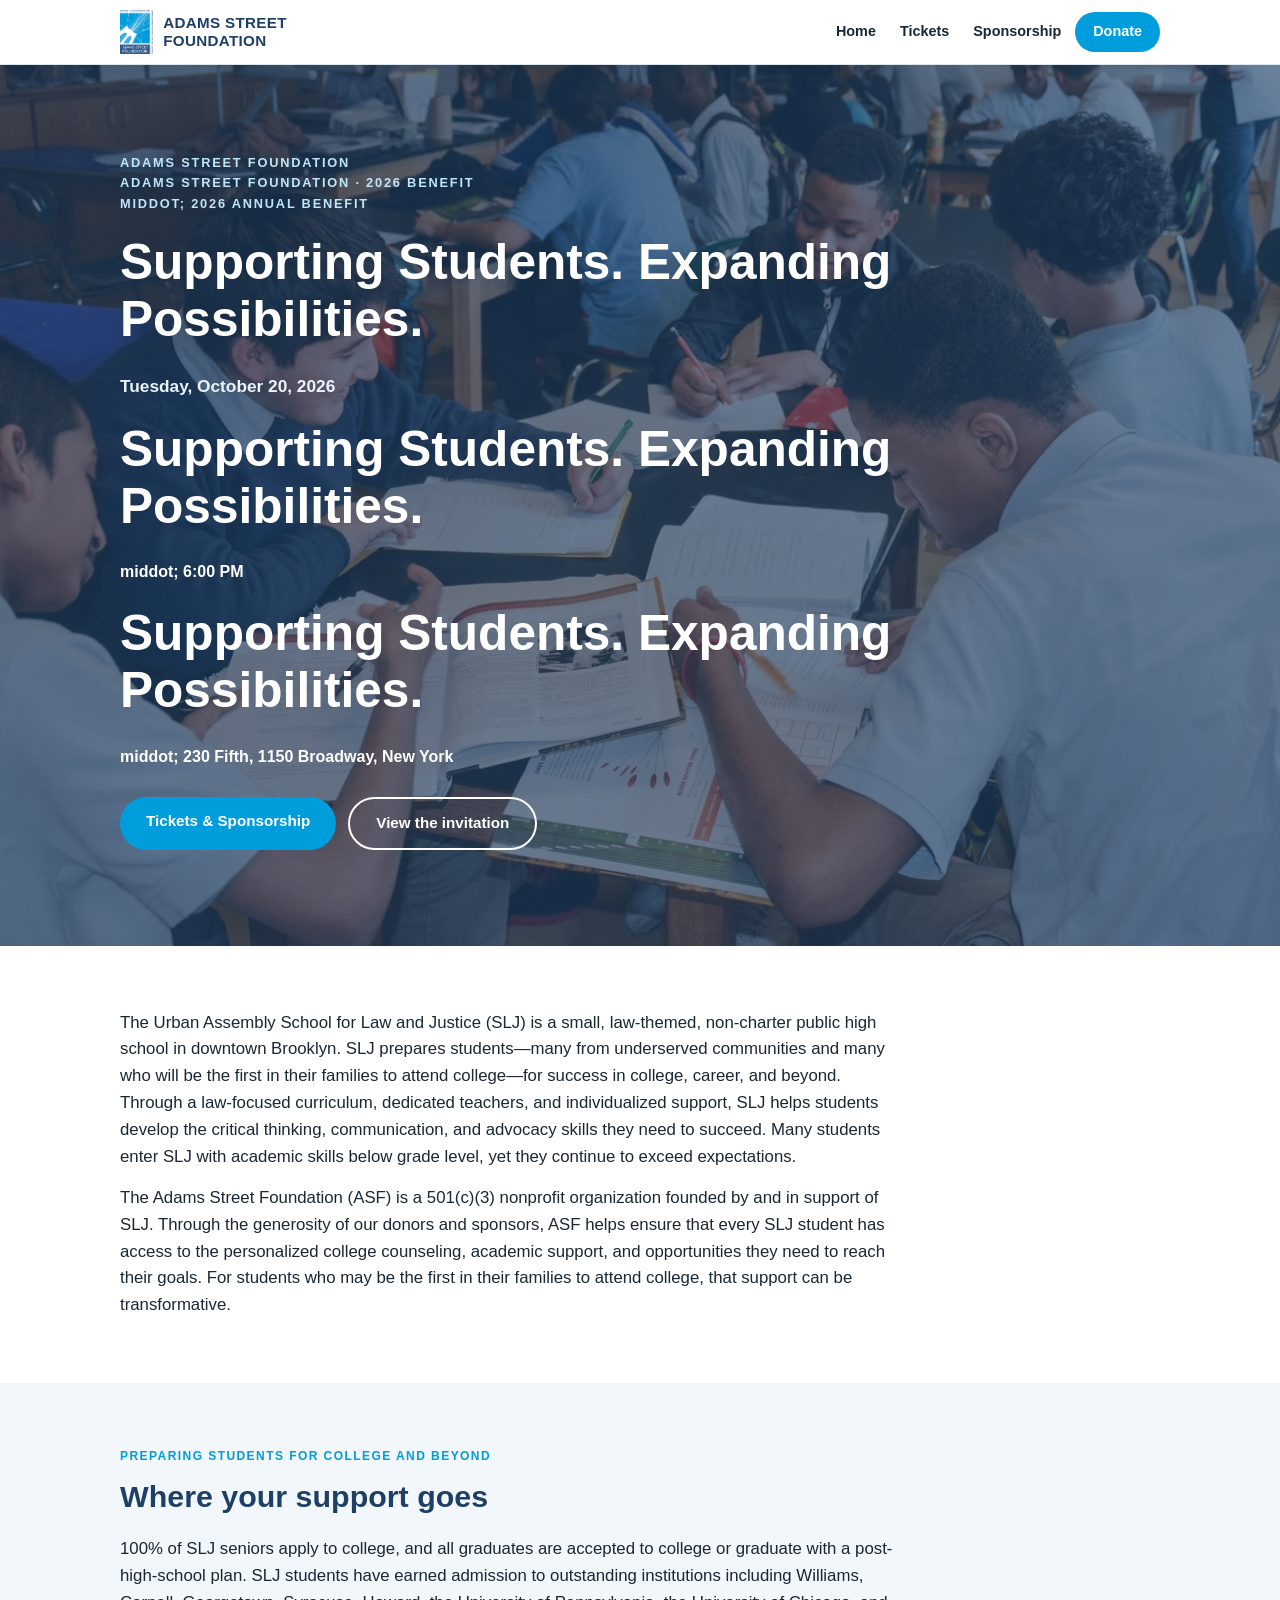
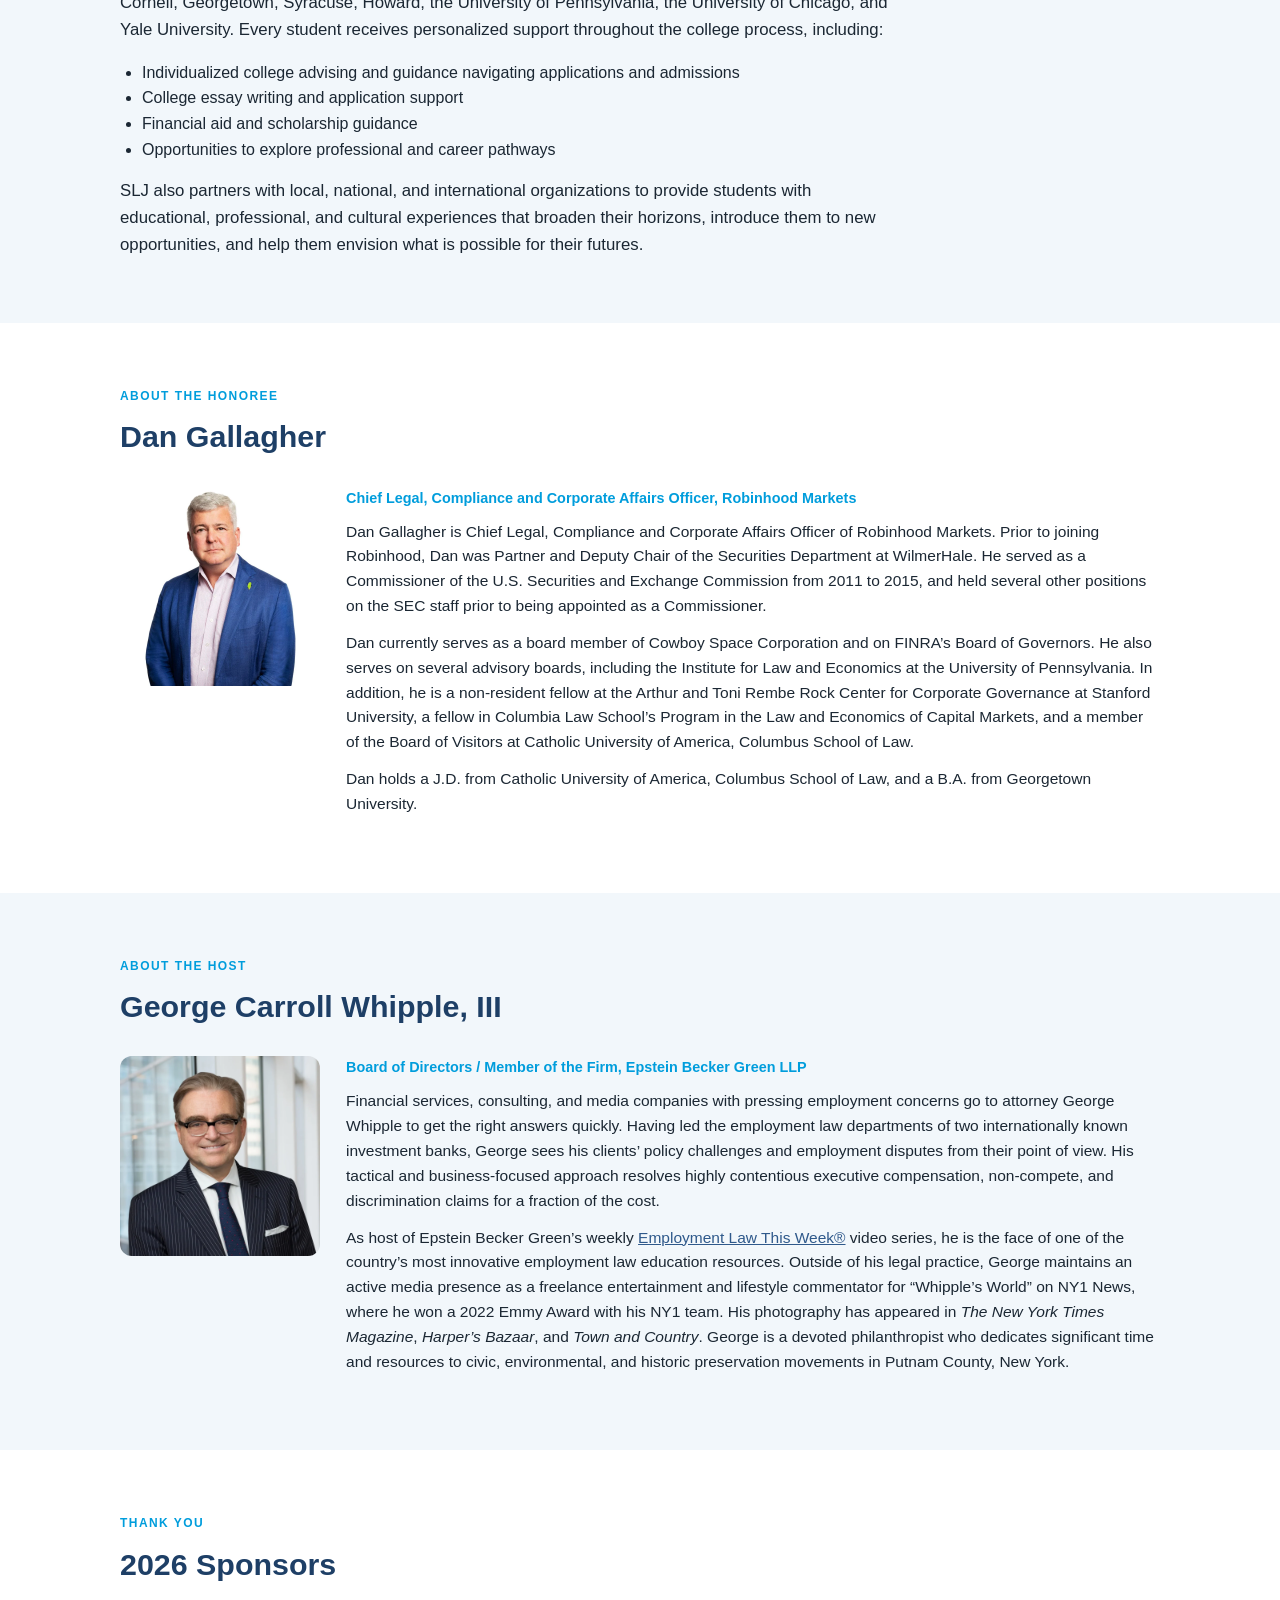
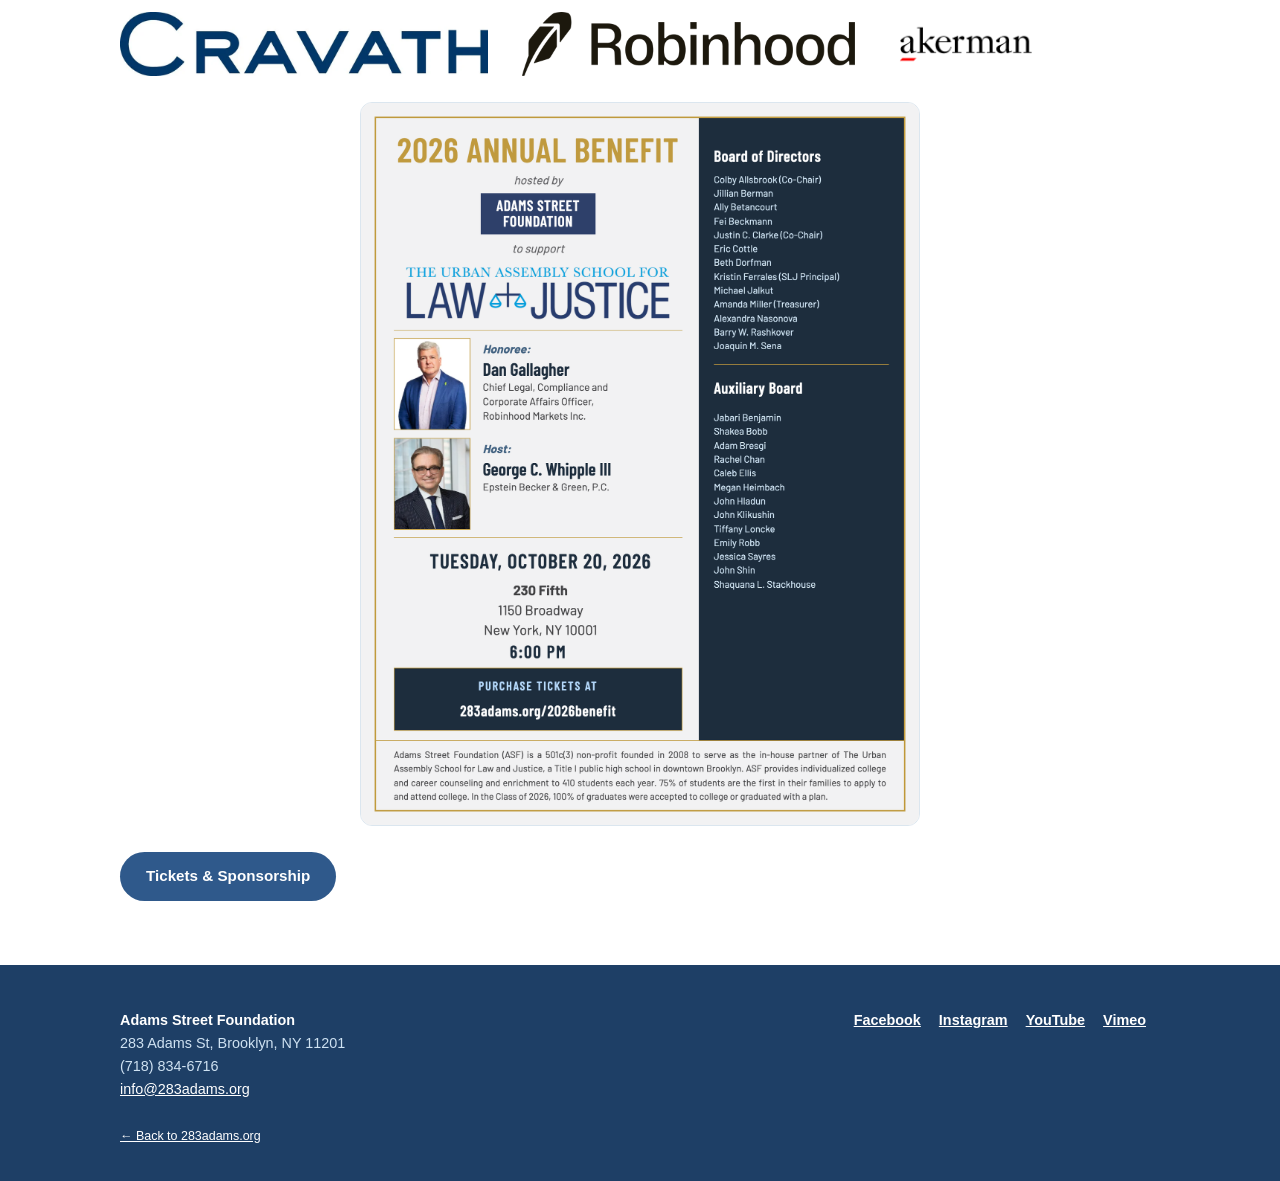
==== 2026benefit/index.html @ b8231a94 "283adams.org static site: homepage, 2026 benefit page, family resources Rebuilt from the Squarespace" ====
<!DOCTYPE html>
<html lang="en">
<head>
<meta charset="utf-8">
<meta name="viewport" content="width=device-width,initial-scale=1">
<title>2026 Benefit — Adams Street Foundation</title>
<meta name="description" content="The Adams Street Foundation 2026 Benefit, honoring Dan Gallagher of Robinhood Markets, hosted by George Carroll Whipple, III. Tickets and sponsorship at Givebutter.">
<link rel="icon" href="../assets/favicon.webp" type="image/webp">
<link rel="stylesheet" href="../assets/site.css">
<style>
.bio{display:grid;grid-template-columns:200px 1fr;gap:26px;align-items:start;margin-top:26px}
.bio img{border-radius:12px}
.bio h3{color:var(--navy-deep);font-size:1.15rem}
.bio .role{color:var(--blue);font-weight:700;font-size:.9rem;margin-bottom:10px}
.bio p{margin-bottom:12px;font-size:.97rem}
@media(max-width:640px){.bio{grid-template-columns:1fr}.bio img{max-width:220px}}
.sponsors{display:flex;gap:34px;align-items:center;flex-wrap:wrap;margin-top:24px}
.sponsors img{max-height:64px;width:auto}
.invite{max-width:560px;margin:26px auto 0;border:1px solid var(--line);border-radius:12px;overflow:hidden}
</style>
</head>
<body>

<header class="site">
  <div class="nav">
    <a class="brand" href="../"><img src="../assets/adams-street-foundation-logo.gif" alt="Adams Street Foundation logo"><span>Adams Street<br>Foundation</span></a>
    <nav>
      <a href="../">Home</a>
      <a href="https://givebutter.com/asf-2026-benefit">Tickets</a>
      <a href="https://givebutter.com/asf-2026-benefit">Sponsorship</a>
      <a class="donate" href="https://givebutter.com/asf-2026-benefit">Donate</a>
    </nav>
  </div>
</header>

<div class="hero">
  <div class="bg" style="background-image:url('../assets/students-group.webp')"></div>
  <div class="inner">
    <div class="kicker">Adams Street Foundation <div class="kicker">Adams Street Foundation &middot; 2026 Benefit</div>middot; 2026 Annual Benefit</div>
    <h1>Supporting Students. Expanding Possibilities.</h1>
    <p><b>Tuesday, October 20, 2026 <h1>Supporting Students. Expanding Possibilities.</h1>middot; 6:00 PM <h1>Supporting Students. Expanding Possibilities.</h1>middot; 230 Fifth, 1150 Broadway, New York</b></p>
    <div class="cta">
      <a class="btn primary" href="https://givebutter.com/asf-2026-benefit">Tickets &amp; Sponsorship</a>
      <a class="btn ghost" href="https://drive.google.com/file/d/1ctsXOdZdrKJGIoEeIwAD904QwCCTZ_ga/view?usp=sharing">View the invitation</a>
    </div>
  </div>
</div>

<section>
  <div class="wrap">
    <p class="lead">The Urban Assembly School for Law and Justice (SLJ) is a small, law-themed, non-charter public high school in downtown Brooklyn. SLJ prepares students&mdash;many from underserved communities and many who will be the first in their families to attend college&mdash;for success in college, career, and beyond. Through a law-focused curriculum, dedicated teachers, and individualized support, SLJ helps students develop the critical thinking, communication, and advocacy skills they need to succeed. Many students enter SLJ with academic skills below grade level, yet they continue to exceed expectations.</p>
    <p class="lead" style="margin-top:14px">The Adams Street Foundation (ASF) is a 501(c)(3) nonprofit organization founded by and in support of SLJ. Through the generosity of our donors and sponsors, ASF helps ensure that every SLJ student has access to the personalized college counseling, academic support, and opportunities they need to reach their goals. For students who may be the first in their families to attend college, that support can be transformative.</p>
  </div>
</section>

<section class="alt">
  <div class="wrap">
    <div class="eyebrow">Preparing students for college and beyond</div>
    <h2>Where your support goes</h2>
    <p class="lead">100% of SLJ seniors apply to college, and all graduates are accepted to college or graduate with a post-high-school plan. SLJ students have earned admission to outstanding institutions including Williams, Cornell, Georgetown, Syracuse, Howard, the University of Pennsylvania, the University of Chicago, and Yale University. Every student receives personalized support throughout the college process, including:</p>
    <ul style="margin:16px 0 0 22px;max-width:44em">
      <li>Individualized college advising and guidance navigating applications and admissions</li>
      <li>College essay writing and application support</li>
      <li>Financial aid and scholarship guidance</li>
      <li>Opportunities to explore professional and career pathways</li>
    </ul>
    <p class="lead" style="margin-top:16px">SLJ also partners with local, national, and international organizations to provide students with educational, professional, and cultural experiences that broaden their horizons, introduce them to new opportunities, and help them envision what is possible for their futures.</p>
  </div>
</section>

<section>
  <div class="wrap">
    <div class="eyebrow">About the honoree</div>
    <h2>Dan Gallagher</h2>
    <div class="bio">
      <img src="../assets/honoree-dan-gallagher.webp" alt="Dan Gallagher headshot">
      <div>
        <div class="role">Chief Legal, Compliance and Corporate Affairs Officer, Robinhood Markets</div>
        <p>Dan Gallagher is Chief Legal, Compliance and Corporate Affairs Officer of Robinhood Markets. Prior to joining Robinhood, Dan was Partner and Deputy Chair of the Securities Department at WilmerHale. He served as a Commissioner of the U.S. Securities and Exchange Commission from 2011 to 2015, and held several other positions on the SEC staff prior to being appointed as a Commissioner.</p>
        <p>Dan currently serves as a board member of Cowboy Space Corporation and on FINRA&rsquo;s Board of Governors. He also serves on several advisory boards, including the Institute for Law and Economics at the University of Pennsylvania. In addition, he is a non-resident fellow at the Arthur and Toni Rembe Rock Center for Corporate Governance at Stanford University, a fellow in Columbia Law School&rsquo;s Program in the Law and Economics of Capital Markets, and a member of the Board of Visitors at Catholic University of America, Columbus School of Law.</p>
        <p>Dan holds a J.D. from Catholic University of America, Columbus School of Law, and a B.A. from Georgetown University.</p>
      </div>
    </div>
  </div>
</section>

<section class="alt">
  <div class="wrap">
    <div class="eyebrow">About the host</div>
    <h2>George Carroll Whipple, III</h2>
    <div class="bio">
      <img src="../assets/host-george-whipple.webp" alt="George Carroll Whipple, III">
      <div>
        <div class="role">Board of Directors / Member of the Firm, Epstein Becker Green LLP</div>
        <p>Financial services, consulting, and media companies with pressing employment concerns go to attorney George Whipple to get the right answers quickly. Having led the employment law departments of two internationally known investment banks, George sees his clients&rsquo; policy challenges and employment disputes from their point of view. His tactical and business-focused approach resolves highly contentious executive compensation, non-compete, and discrimination claims for a fraction of the cost.</p>
        <p>As host of Epstein Becker Green&rsquo;s weekly <a href="https://www.ebglaw.com/employment-law-this-week/">Employment Law This Week&reg;</a> video series, he is the face of one of the country&rsquo;s most innovative employment law education resources. Outside of his legal practice, George maintains an active media presence as a freelance entertainment and lifestyle commentator for &ldquo;Whipple&rsquo;s World&rdquo; on NY1 News, where he won a 2022 Emmy Award with his NY1 team. His photography has appeared in <i>The New York Times Magazine</i>, <i>Harper&rsquo;s Bazaar</i>, and <i>Town and Country</i>. George is a devoted philanthropist who dedicates significant time and resources to civic, environmental, and historic preservation movements in Putnam County, New York.</p>
      </div>
    </div>
  </div>
</section>

<section>
  <div class="wrap">
    <div class="eyebrow">Thank you</div>
    <h2>2026 Sponsors</h2>
    <div class="sponsors">
      <img src="../assets/sponsor-cravath.webp" alt="Cravath, Swaine &amp; Moore">
      <img src="../assets/sponsor-robinhood.webp" alt="Robinhood">
      <img src="../assets/sponsor-akerman.webp" alt="Akerman">
    </div>
    <div class="invite"><img src="../assets/benefit-invitation.webp" alt="2026 Benefit invitation"></div>
    <div class="cta" style="margin-top:26px">
      <a class="btn navy" href="https://givebutter.com/asf-2026-benefit">Tickets &amp; Sponsorship</a>
    </div>
  </div>
</section>

<footer class="site">
  <div class="wrap">
    <div class="cols">
      <div>
        <b style="color:#fff">Adams Street Foundation</b><br>
        283 Adams St, Brooklyn, NY 11201<br>
        (718) 834-6716<br>
        <a href="mailto:info@283adams.org">info@283adams.org</a>
      </div>
      <div class="social">
        <a href="http://www.facebook.com/uaslj">Facebook</a>
        <a href="https://www.instagram.com/uaslj_">Instagram</a>
        <a href="https://www.youtube.com/channel/UCfLR5T7pcIHQj7acx9ZBDrg">YouTube</a>
        <a href="http://vimeo.com/user31652935">Vimeo</a>
      </div>
    </div>
    <div class="fine"><a href="../">&larr; Back to 283adams.org</a></div>
  </div>
</footer>

</body>
</html>
---- assets/site.css ----
:root{
  --blue:#009ddc; --navy:#2f598b; --navy-deep:#1e3f66; --ink:#1b2733;
  --paper:#ffffff; --mist:#f2f7fb; --line:#dbe6ef; --gold:#f5b52e;
}
*{margin:0;padding:0;box-sizing:border-box}
html{scroll-behavior:smooth}
body{font-family:-apple-system,BlinkMacSystemFont,"Segoe UI",Roboto,Helvetica,Arial,sans-serif;
  color:var(--ink);background:var(--paper);line-height:1.6;-webkit-font-smoothing:antialiased}
img{max-width:100%;display:block}
a{color:var(--navy)}
.wrap{max-width:1080px;margin:0 auto;padding:0 20px}

/* header */
header.site{position:sticky;top:0;z-index:50;background:rgba(255,255,255,.96);backdrop-filter:blur(6px);border-bottom:1px solid var(--line)}
.nav{display:flex;align-items:center;gap:18px;padding:10px 20px;max-width:1080px;margin:0 auto}
.nav .brand{display:flex;align-items:center;gap:10px;text-decoration:none;color:var(--navy-deep);font-weight:700;letter-spacing:.02em}
.nav .brand img{height:44px;width:auto}
.nav .brand span{font-size:.95rem;line-height:1.2;text-transform:uppercase}
.nav nav{margin-left:auto;display:flex;gap:4px;flex-wrap:wrap;align-items:center}
.nav nav a{text-decoration:none;color:var(--ink);font-size:.9rem;font-weight:600;padding:8px 10px;border-radius:8px}
.nav nav a:hover{background:var(--mist);color:var(--navy)}
.nav nav a.donate{background:var(--blue);color:#fff;padding:8px 18px;border-radius:999px}
.nav nav a.donate:hover{background:var(--navy)}

/* hero */
.hero{position:relative;color:#fff;background:var(--navy-deep)}
.hero .bg{position:absolute;inset:0;background-size:cover;background-position:center;opacity:.35}
.hero .inner{position:relative;max-width:1080px;margin:0 auto;padding:88px 20px 96px}
.hero .kicker{text-transform:uppercase;letter-spacing:.14em;font-size:.8rem;font-weight:700;color:#bfe6f8}
.hero h1{font-size:clamp(1.9rem,4.5vw,3.1rem);line-height:1.15;margin:.4em 0 .5em;max-width:16em}
.hero p{max-width:38em;font-size:1.08rem;color:#e8f3fa}
.hero .cta{margin-top:28px;display:flex;gap:12px;flex-wrap:wrap}
.btn{display:inline-block;text-decoration:none;font-weight:700;border-radius:999px;padding:12px 26px;font-size:.95rem}
.btn.primary{background:var(--blue);color:#fff}
.btn.primary:hover{background:#0b8ec4}
.btn.ghost{border:2px solid #fff;color:#fff}
.btn.ghost:hover{background:rgba(255,255,255,.15)}
.btn.navy{background:var(--navy);color:#fff}
.btn.navy:hover{background:var(--navy-deep)}

/* sections */
section{padding:64px 0}
section.alt{background:var(--mist)}
h2{color:var(--navy-deep);font-size:clamp(1.4rem,3vw,1.9rem);margin-bottom:.5em}
.lead{max-width:46em;font-size:1.05rem}
.eyebrow{text-transform:uppercase;letter-spacing:.12em;font-size:.75rem;font-weight:700;color:var(--blue);margin-bottom:6px}

/* stats */
.stats{display:grid;grid-template-columns:repeat(auto-fit,minmax(190px,1fr));gap:16px;margin-top:34px}
.stat{background:#fff;border:1px solid var(--line);border-radius:14px;padding:22px 20px;text-align:center}
.stat b{display:block;font-size:2.2rem;color:var(--blue);line-height:1.1}
.stat span{font-size:.88rem;color:#4a5a68}
.statnote{font-size:.78rem;color:#6b7a87;margin-top:10px}

/* cards */
.cards{display:grid;grid-template-columns:repeat(auto-fit,minmax(250px,1fr));gap:18px;margin-top:30px}
.card{background:#fff;border:1px solid var(--line);border-radius:14px;overflow:hidden;display:flex;flex-direction:column;text-decoration:none;color:var(--ink);transition:box-shadow .15s,transform .15s}
.card:hover{box-shadow:0 8px 24px rgba(30,63,102,.14);transform:translateY(-2px)}
.card .thumb{aspect-ratio:16/9;background-size:cover;background-position:center}
.card .body{padding:16px 18px 20px}
.card h3{color:var(--navy-deep);font-size:1.05rem;margin-bottom:4px}
.card p{font-size:.9rem;color:#4a5a68}
.card .go{margin-top:auto;padding:0 18px 16px;font-size:.85rem;font-weight:700;color:var(--blue)}

/* tile grid (legacy nav) */
.tiles{display:grid;grid-template-columns:repeat(auto-fit,minmax(230px,1fr));gap:14px;margin-top:26px}
.tile{position:relative;border-radius:12px;overflow:hidden;text-decoration:none;aspect-ratio:4/3;display:block;background:var(--navy)}
.tile img{position:absolute;inset:0;width:100%;height:100%;object-fit:cover;transition:transform .3s}
.tile:hover img{transform:scale(1.04)}
.tile .label{position:absolute;inset:auto 0 0 0;padding:38px 16px 14px;color:#fff;font-weight:700;letter-spacing:.04em;text-transform:uppercase;font-size:.92rem;background:linear-gradient(transparent,rgba(15,35,60,.88))}

/* benefit strip */
.benefit{background:linear-gradient(120deg,var(--navy-deep),var(--navy));color:#fff}
.benefit .inner{display:flex;gap:28px;align-items:center;flex-wrap:wrap}
.benefit h2{color:#fff}
.benefit p{color:#dcebf7;max-width:40em}

/* footer */
footer.site{background:var(--navy-deep);color:#cfe2f2;padding:44px 0 34px;font-size:.9rem}
footer.site a{color:#fff}
footer.site .cols{display:flex;gap:40px;flex-wrap:wrap;justify-content:space-between}
footer.site .fine{margin-top:26px;font-size:.78rem;color:#9db8cf}
.social a{margin-right:14px;font-weight:600}
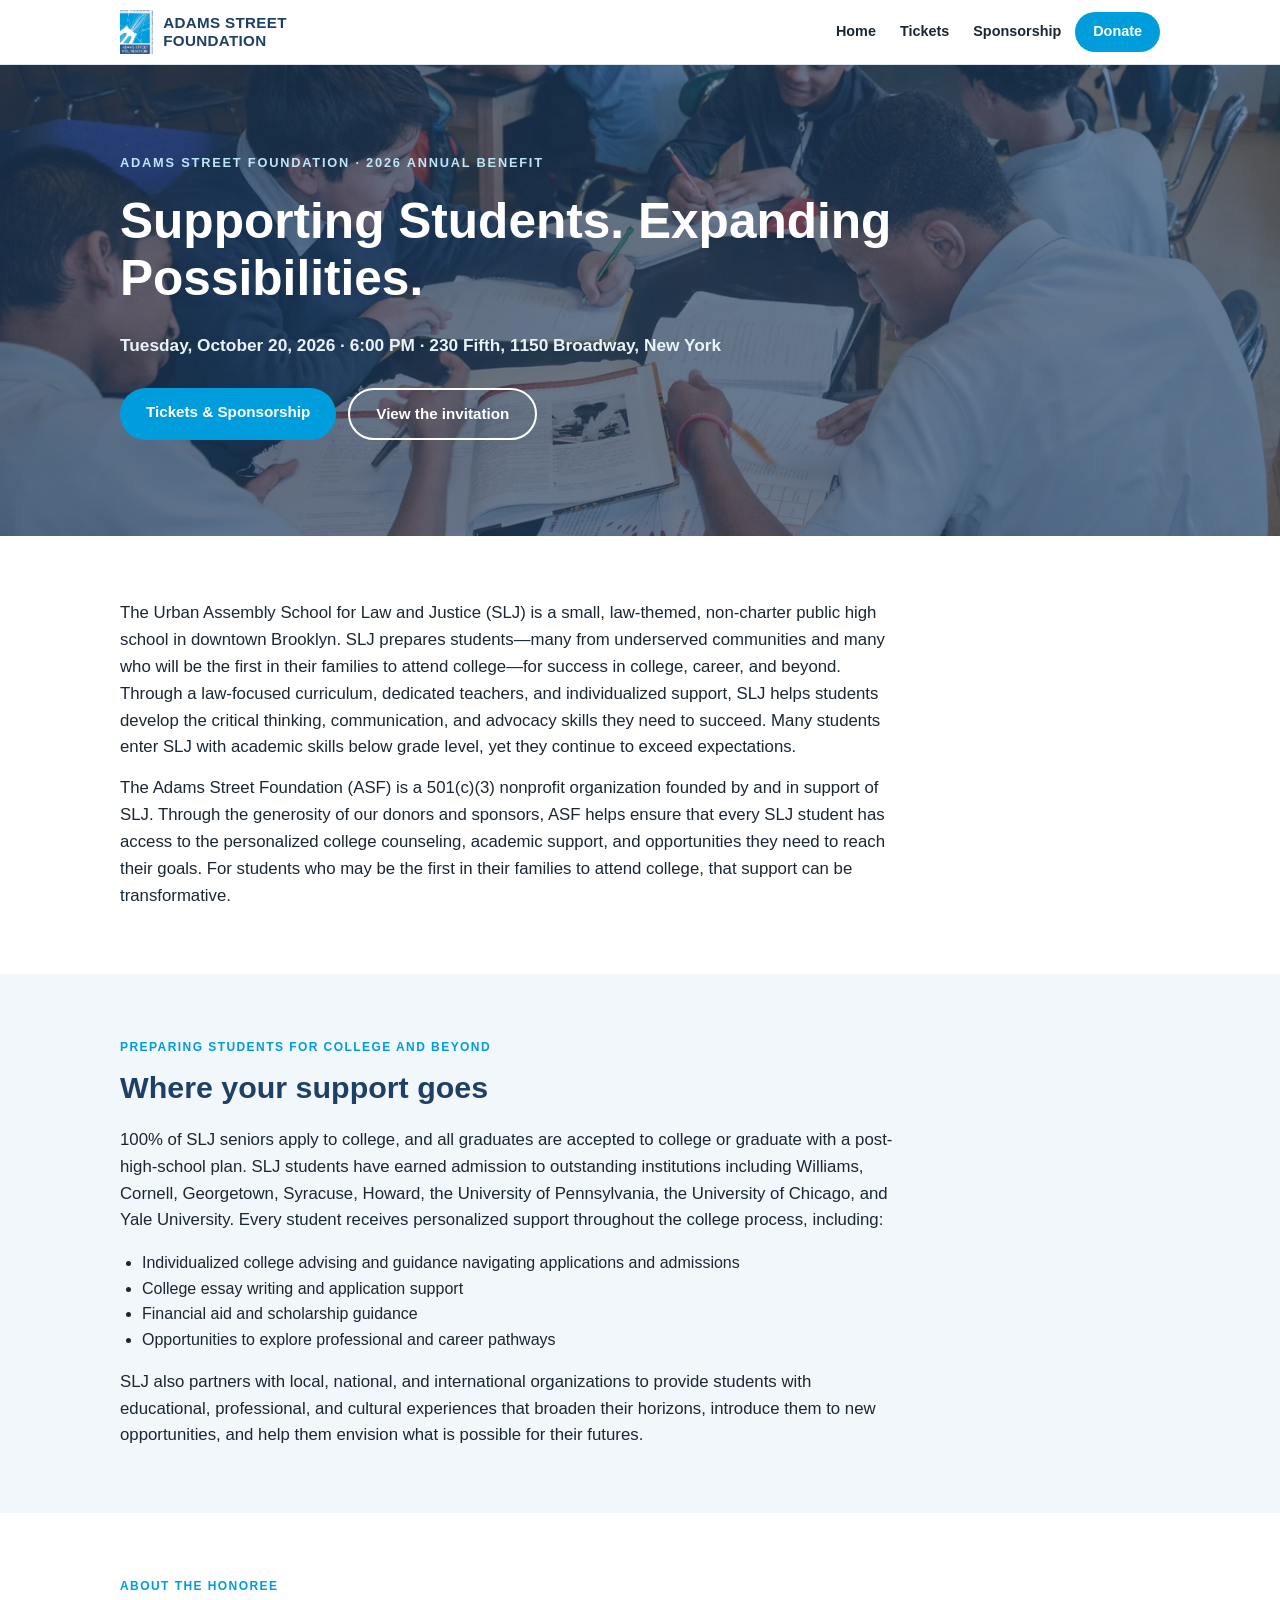
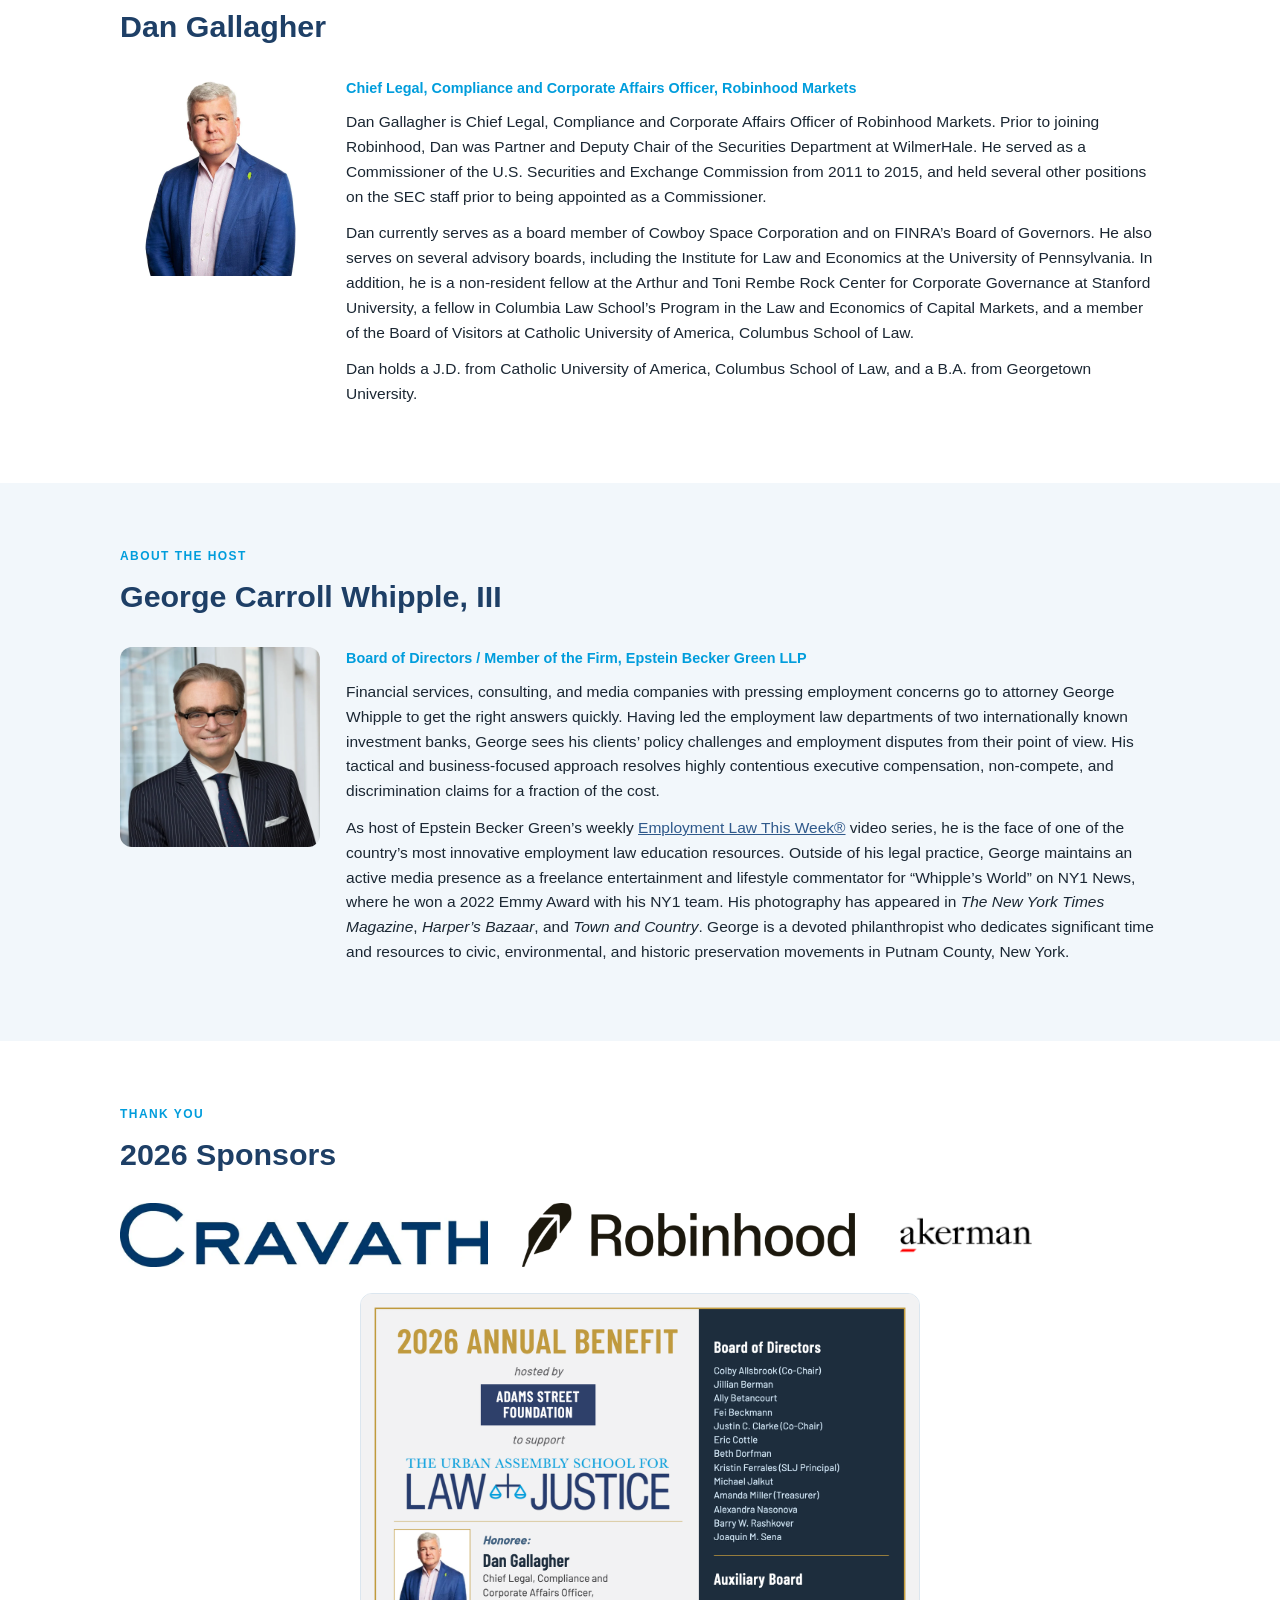
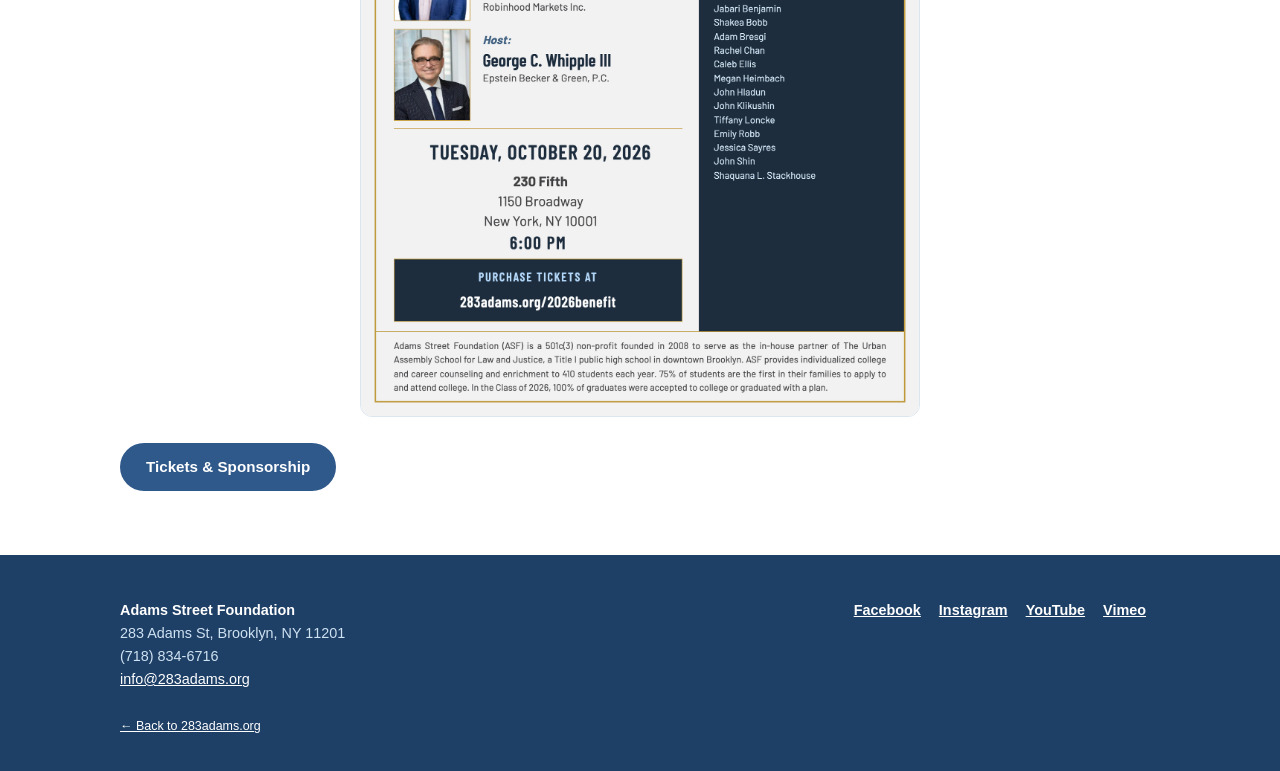
==== commit be401ce3: "Fix mangled benefit-page hero (sed unescaped-& artifact duplicated kicker/h1 into the entities) Co-A" ====
--- a/2026benefit/index.html
+++ b/2026benefit/index.html
@@ -2,7 +2,7 @@
 <html lang="en">
 <head>
 <meta charset="utf-8">
-<meta name="viewport" content="width=device-width,initial-scale=1">
+<meta name="viewport" content="width=device-width,initial-scale=1"><meta name="robots" content="noindex"><!-- REMOVE at DNS flip / launch -->
 <title>2026 Benefit — Adams Street Foundation</title>
 <meta name="description" content="The Adams Street Foundation 2026 Benefit, honoring Dan Gallagher of Robinhood Markets, hosted by George Carroll Whipple, III. Tickets and sponsorship at Givebutter.">
 <link rel="icon" href="../assets/favicon.webp" type="image/webp">
@@ -36,9 +36,9 @@
 <div class="hero">
   <div class="bg" style="background-image:url('../assets/students-group.webp')"></div>
   <div class="inner">
-    <div class="kicker">Adams Street Foundation <div class="kicker">Adams Street Foundation &middot; 2026 Benefit</div>middot; 2026 Annual Benefit</div>
+    <div class="kicker">Adams Street Foundation &middot; 2026 Annual Benefit</div>
     <h1>Supporting Students. Expanding Possibilities.</h1>
-    <p><b>Tuesday, October 20, 2026 <h1>Supporting Students. Expanding Possibilities.</h1>middot; 6:00 PM <h1>Supporting Students. Expanding Possibilities.</h1>middot; 230 Fifth, 1150 Broadway, New York</b></p>
+    <p><b>Tuesday, October 20, 2026 &middot; 6:00 PM &middot; 230 Fifth, 1150 Broadway, New York</b></p>
     <div class="cta">
       <a class="btn primary" href="https://givebutter.com/asf-2026-benefit">Tickets &amp; Sponsorship</a>
       <a class="btn ghost" href="https://drive.google.com/file/d/1ctsXOdZdrKJGIoEeIwAD904QwCCTZ_ga/view?usp=sharing">View the invitation</a>
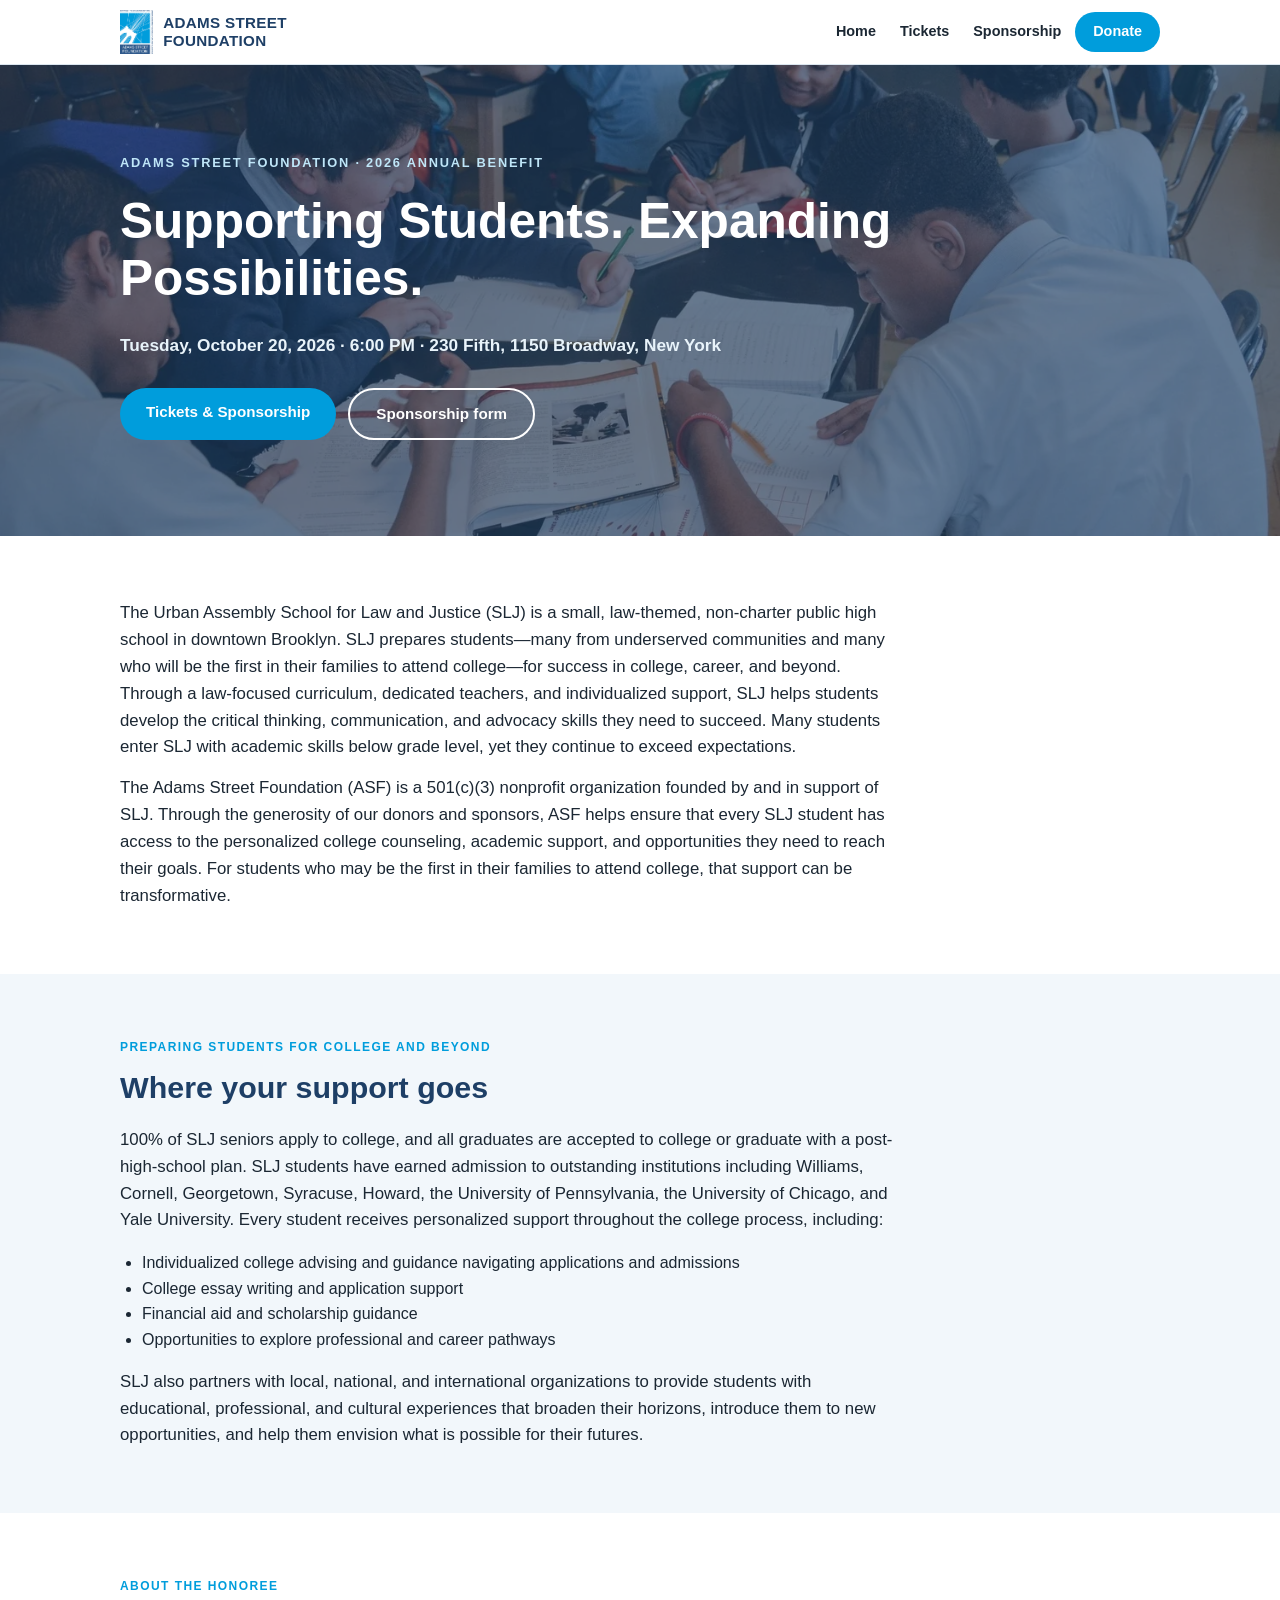
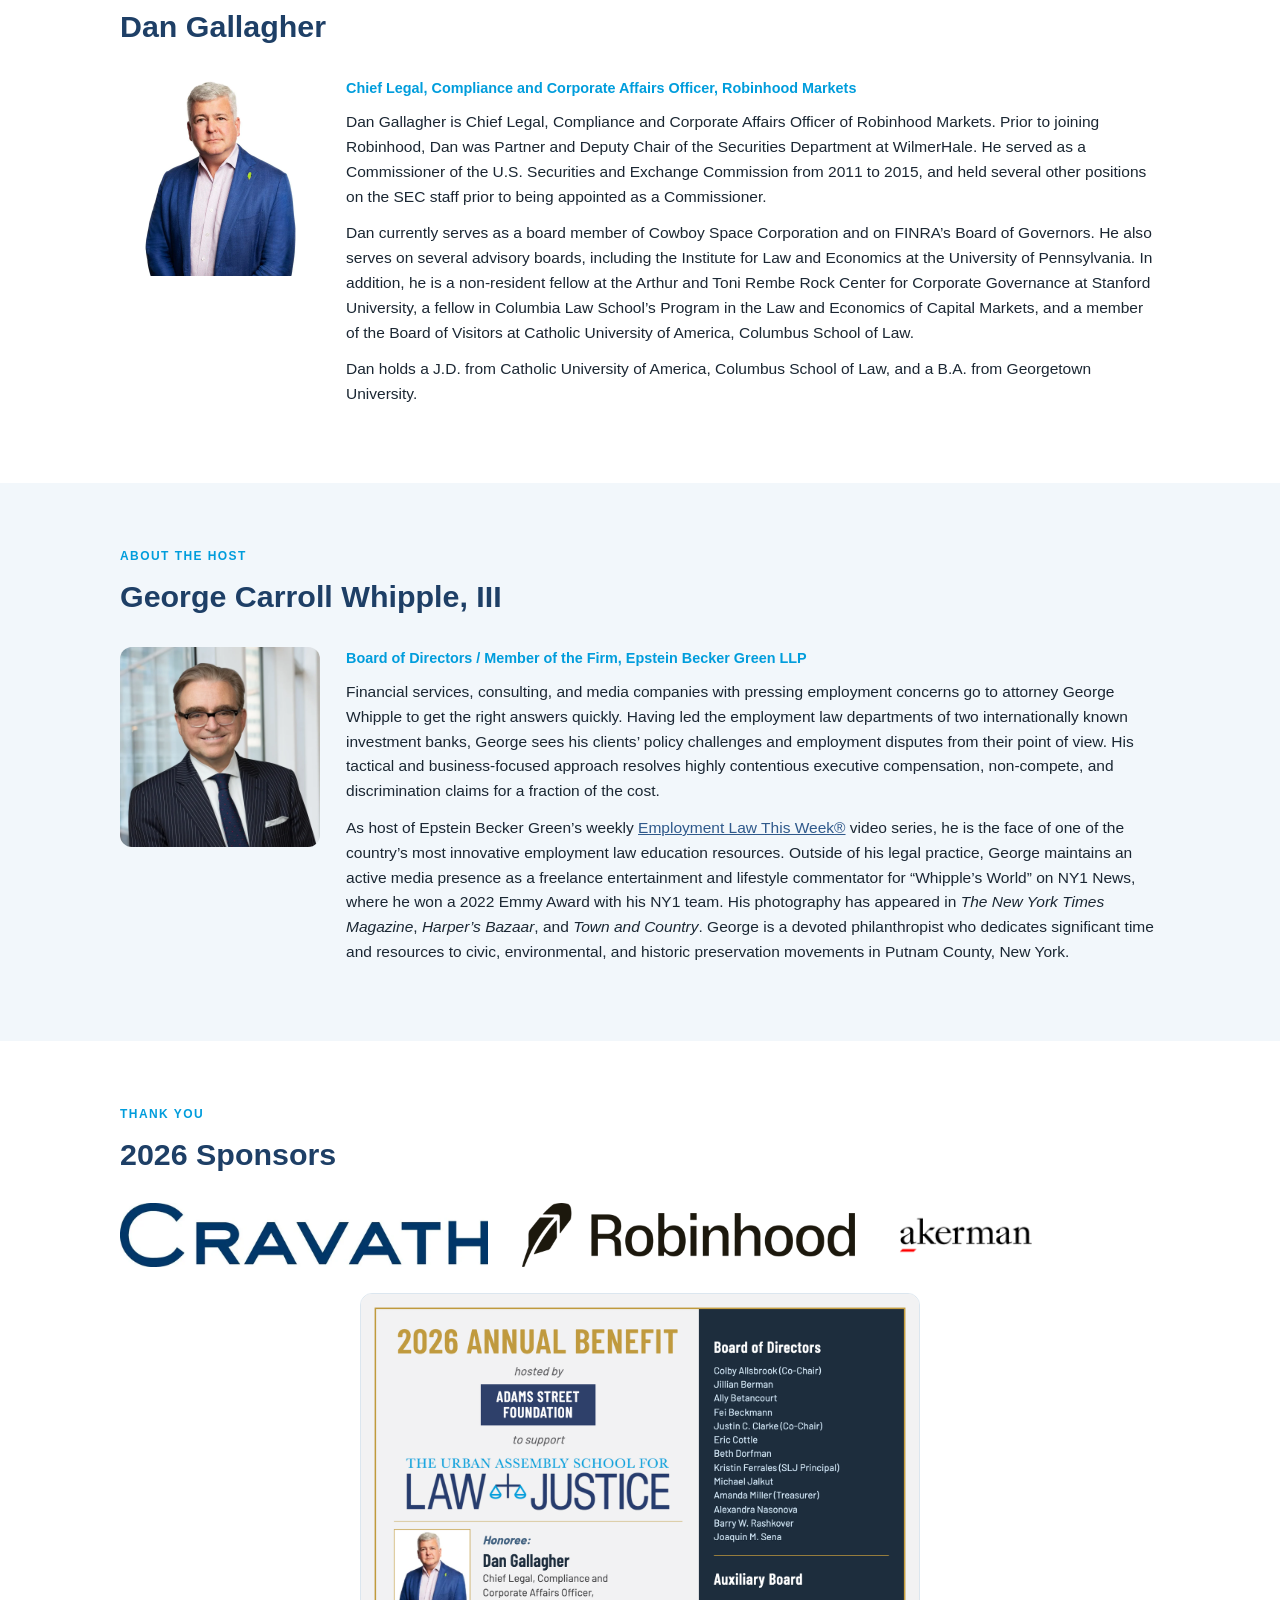
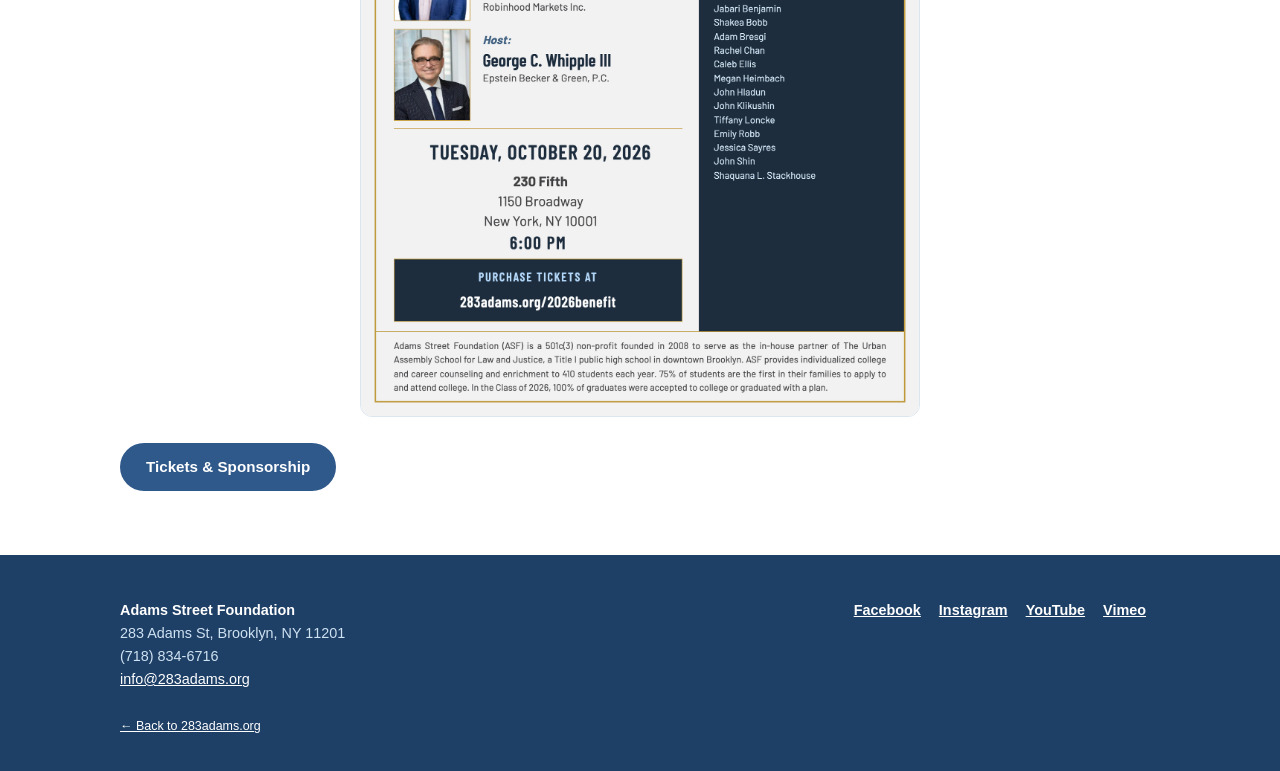
==== commit ff5c251d: "Family Guide (not Parent Guide) site-wide; benefit button is the sponsorship form Co-Authored-By: Cl" ====
--- a/2026benefit/index.html
+++ b/2026benefit/index.html
@@ -41,7 +41,7 @@
     <p><b>Tuesday, October 20, 2026 &middot; 6:00 PM &middot; 230 Fifth, 1150 Broadway, New York</b></p>
     <div class="cta">
       <a class="btn primary" href="https://givebutter.com/asf-2026-benefit">Tickets &amp; Sponsorship</a>
-      <a class="btn ghost" href="https://drive.google.com/file/d/1ctsXOdZdrKJGIoEeIwAD904QwCCTZ_ga/view?usp=sharing">View the invitation</a>
+      <a class="btn ghost" href="https://drive.google.com/file/d/1ctsXOdZdrKJGIoEeIwAD904QwCCTZ_ga/view?usp=sharing">Sponsorship form</a>
     </div>
   </div>
 </div>
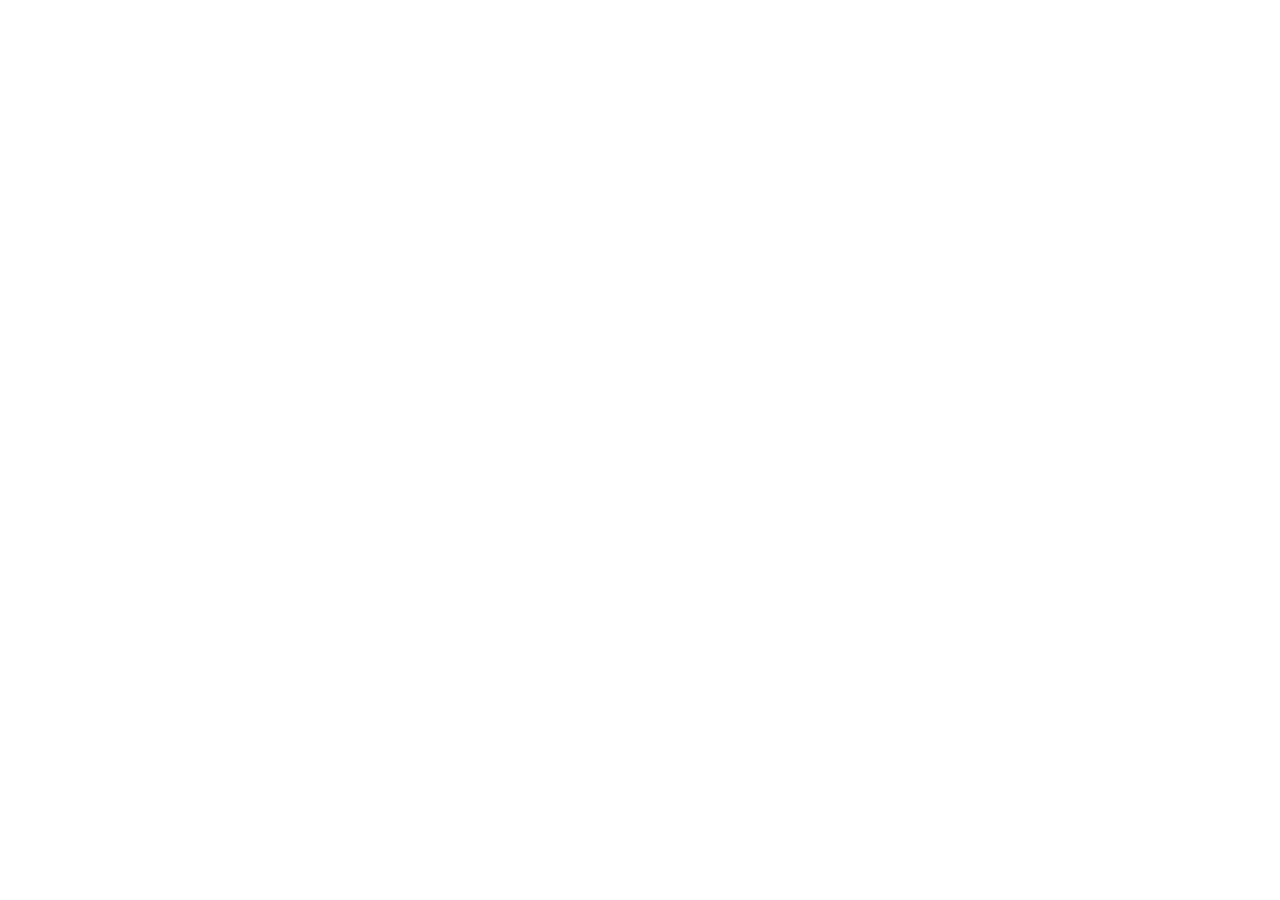
==== commit e4e2f8da: "Retire /2026benefit page: permanent redirect to canonical sljhs.org/2026benefit URL stays live forev" ====
--- a/2026benefit/index.html
+++ b/2026benefit/index.html
@@ -2,138 +2,19 @@
 <html lang="en">
 <head>
 <meta charset="utf-8">
-<meta name="viewport" content="width=device-width,initial-scale=1"><meta name="robots" content="noindex"><!-- REMOVE at DNS flip / launch -->
+<meta name="viewport" content="width=device-width,initial-scale=1">
+<meta name="robots" content="noindex">
+<meta http-equiv="refresh" content="0;url=https://www.sljhs.org/2026benefit">
+<link rel="canonical" href="https://www.sljhs.org/2026benefit">
 <title>2026 Benefit — Adams Street Foundation</title>
-<meta name="description" content="The Adams Street Foundation 2026 Benefit, honoring Dan Gallagher of Robinhood Markets, hosted by George Carroll Whipple, III. Tickets and sponsorship at Givebutter.">
-<link rel="icon" href="../assets/favicon.webp" type="image/webp">
-<link rel="stylesheet" href="../assets/site.css">
+<!-- PERMANENT REDIRECT — never delete this page. The URL 283adams.org/2026benefit is printed on the benefit invitations; the canonical event page lives at sljhs.org/2026benefit (decision 8/30/2026, see ops/benefit-2026/). -->
+<script>location.replace("https://www.sljhs.org/2026benefit");</script>
 <style>
-.bio{display:grid;grid-template-columns:200px 1fr;gap:26px;align-items:start;margin-top:26px}
-.bio img{border-radius:12px}
-.bio h3{color:var(--navy-deep);font-size:1.15rem}
-.bio .role{color:var(--blue);font-weight:700;font-size:.9rem;margin-bottom:10px}
-.bio p{margin-bottom:12px;font-size:.97rem}
-@media(max-width:640px){.bio{grid-template-columns:1fr}.bio img{max-width:220px}}
-.sponsors{display:flex;gap:34px;align-items:center;flex-wrap:wrap;margin-top:24px}
-.sponsors img{max-height:64px;width:auto}
-.invite{max-width:560px;margin:26px auto 0;border:1px solid var(--line);border-radius:12px;overflow:hidden}
+body{font-family:-apple-system,BlinkMacSystemFont,"Segoe UI",Helvetica,Arial,sans-serif;display:flex;align-items:center;justify-content:center;min-height:100vh;margin:0;background:#fff;color:#1a2b49;text-align:center;padding:24px}
+a{color:#1362a8}
 </style>
 </head>
 <body>
-
-<header class="site">
-  <div class="nav">
-    <a class="brand" href="../"><img src="../assets/adams-street-foundation-logo.gif" alt="Adams Street Foundation logo"><span>Adams Street<br>Foundation</span></a>
-    <nav>
-      <a href="../">Home</a>
-      <a href="https://givebutter.com/asf-2026-benefit">Tickets</a>
-      <a href="https://givebutter.com/asf-2026-benefit">Sponsorship</a>
-      <a class="donate" href="https://givebutter.com/asf-2026-benefit">Donate</a>
-    </nav>
-  </div>
-</header>
-
-<div class="hero">
-  <div class="bg" style="background-image:url('../assets/students-group.webp')"></div>
-  <div class="inner">
-    <div class="kicker">Adams Street Foundation &middot; 2026 Annual Benefit</div>
-    <h1>Supporting Students. Expanding Possibilities.</h1>
-    <p><b>Tuesday, October 20, 2026 &middot; 6:00 PM &middot; 230 Fifth, 1150 Broadway, New York</b></p>
-    <div class="cta">
-      <a class="btn primary" href="https://givebutter.com/asf-2026-benefit">Tickets &amp; Sponsorship</a>
-      <a class="btn ghost" href="https://drive.google.com/file/d/1ctsXOdZdrKJGIoEeIwAD904QwCCTZ_ga/view?usp=sharing">Sponsorship form</a>
-    </div>
-  </div>
-</div>
-
-<section>
-  <div class="wrap">
-    <p class="lead">The Urban Assembly School for Law and Justice (SLJ) is a small, law-themed, non-charter public high school in downtown Brooklyn. SLJ prepares students&mdash;many from underserved communities and many who will be the first in their families to attend college&mdash;for success in college, career, and beyond. Through a law-focused curriculum, dedicated teachers, and individualized support, SLJ helps students develop the critical thinking, communication, and advocacy skills they need to succeed. Many students enter SLJ with academic skills below grade level, yet they continue to exceed expectations.</p>
-    <p class="lead" style="margin-top:14px">The Adams Street Foundation (ASF) is a 501(c)(3) nonprofit organization founded by and in support of SLJ. Through the generosity of our donors and sponsors, ASF helps ensure that every SLJ student has access to the personalized college counseling, academic support, and opportunities they need to reach their goals. For students who may be the first in their families to attend college, that support can be transformative.</p>
-  </div>
-</section>
-
-<section class="alt">
-  <div class="wrap">
-    <div class="eyebrow">Preparing students for college and beyond</div>
-    <h2>Where your support goes</h2>
-    <p class="lead">100% of SLJ seniors apply to college, and all graduates are accepted to college or graduate with a post-high-school plan. SLJ students have earned admission to outstanding institutions including Williams, Cornell, Georgetown, Syracuse, Howard, the University of Pennsylvania, the University of Chicago, and Yale University. Every student receives personalized support throughout the college process, including:</p>
-    <ul style="margin:16px 0 0 22px;max-width:44em">
-      <li>Individualized college advising and guidance navigating applications and admissions</li>
-      <li>College essay writing and application support</li>
-      <li>Financial aid and scholarship guidance</li>
-      <li>Opportunities to explore professional and career pathways</li>
-    </ul>
-    <p class="lead" style="margin-top:16px">SLJ also partners with local, national, and international organizations to provide students with educational, professional, and cultural experiences that broaden their horizons, introduce them to new opportunities, and help them envision what is possible for their futures.</p>
-  </div>
-</section>
-
-<section>
-  <div class="wrap">
-    <div class="eyebrow">About the honoree</div>
-    <h2>Dan Gallagher</h2>
-    <div class="bio">
-      <img src="../assets/honoree-dan-gallagher.webp" alt="Dan Gallagher headshot">
-      <div>
-        <div class="role">Chief Legal, Compliance and Corporate Affairs Officer, Robinhood Markets</div>
-        <p>Dan Gallagher is Chief Legal, Compliance and Corporate Affairs Officer of Robinhood Markets. Prior to joining Robinhood, Dan was Partner and Deputy Chair of the Securities Department at WilmerHale. He served as a Commissioner of the U.S. Securities and Exchange Commission from 2011 to 2015, and held several other positions on the SEC staff prior to being appointed as a Commissioner.</p>
-        <p>Dan currently serves as a board member of Cowboy Space Corporation and on FINRA&rsquo;s Board of Governors. He also serves on several advisory boards, including the Institute for Law and Economics at the University of Pennsylvania. In addition, he is a non-resident fellow at the Arthur and Toni Rembe Rock Center for Corporate Governance at Stanford University, a fellow in Columbia Law School&rsquo;s Program in the Law and Economics of Capital Markets, and a member of the Board of Visitors at Catholic University of America, Columbus School of Law.</p>
-        <p>Dan holds a J.D. from Catholic University of America, Columbus School of Law, and a B.A. from Georgetown University.</p>
-      </div>
-    </div>
-  </div>
-</section>
-
-<section class="alt">
-  <div class="wrap">
-    <div class="eyebrow">About the host</div>
-    <h2>George Carroll Whipple, III</h2>
-    <div class="bio">
-      <img src="../assets/host-george-whipple.webp" alt="George Carroll Whipple, III">
-      <div>
-        <div class="role">Board of Directors / Member of the Firm, Epstein Becker Green LLP</div>
-        <p>Financial services, consulting, and media companies with pressing employment concerns go to attorney George Whipple to get the right answers quickly. Having led the employment law departments of two internationally known investment banks, George sees his clients&rsquo; policy challenges and employment disputes from their point of view. His tactical and business-focused approach resolves highly contentious executive compensation, non-compete, and discrimination claims for a fraction of the cost.</p>
-        <p>As host of Epstein Becker Green&rsquo;s weekly <a href="https://www.ebglaw.com/employment-law-this-week/">Employment Law This Week&reg;</a> video series, he is the face of one of the country&rsquo;s most innovative employment law education resources. Outside of his legal practice, George maintains an active media presence as a freelance entertainment and lifestyle commentator for &ldquo;Whipple&rsquo;s World&rdquo; on NY1 News, where he won a 2022 Emmy Award with his NY1 team. His photography has appeared in <i>The New York Times Magazine</i>, <i>Harper&rsquo;s Bazaar</i>, and <i>Town and Country</i>. George is a devoted philanthropist who dedicates significant time and resources to civic, environmental, and historic preservation movements in Putnam County, New York.</p>
-      </div>
-    </div>
-  </div>
-</section>
-
-<section>
-  <div class="wrap">
-    <div class="eyebrow">Thank you</div>
-    <h2>2026 Sponsors</h2>
-    <div class="sponsors">
-      <img src="../assets/sponsor-cravath.webp" alt="Cravath, Swaine &amp; Moore">
-      <img src="../assets/sponsor-robinhood.webp" alt="Robinhood">
-      <img src="../assets/sponsor-akerman.webp" alt="Akerman">
-    </div>
-    <div class="invite"><img src="../assets/benefit-invitation.webp" alt="2026 Benefit invitation"></div>
-    <div class="cta" style="margin-top:26px">
-      <a class="btn navy" href="https://givebutter.com/asf-2026-benefit">Tickets &amp; Sponsorship</a>
-    </div>
-  </div>
-</section>
-
-<footer class="site">
-  <div class="wrap">
-    <div class="cols">
-      <div>
-        <b style="color:#fff">Adams Street Foundation</b><br>
-        283 Adams St, Brooklyn, NY 11201<br>
-        (718) 834-6716<br>
-        <a href="mailto:info@283adams.org">info@283adams.org</a>
-      </div>
-      <div class="social">
-        <a href="http://www.facebook.com/uaslj">Facebook</a>
-        <a href="https://www.instagram.com/uaslj_">Instagram</a>
-        <a href="https://www.youtube.com/channel/UCfLR5T7pcIHQj7acx9ZBDrg">YouTube</a>
-        <a href="http://vimeo.com/user31652935">Vimeo</a>
-      </div>
-    </div>
-    <div class="fine"><a href="../">&larr; Back to 283adams.org</a></div>
-  </div>
-</footer>
-
+<p>Taking you to the <a href="https://www.sljhs.org/2026benefit">2026 Benefit page</a>&hellip;</p>
 </body>
 </html>
